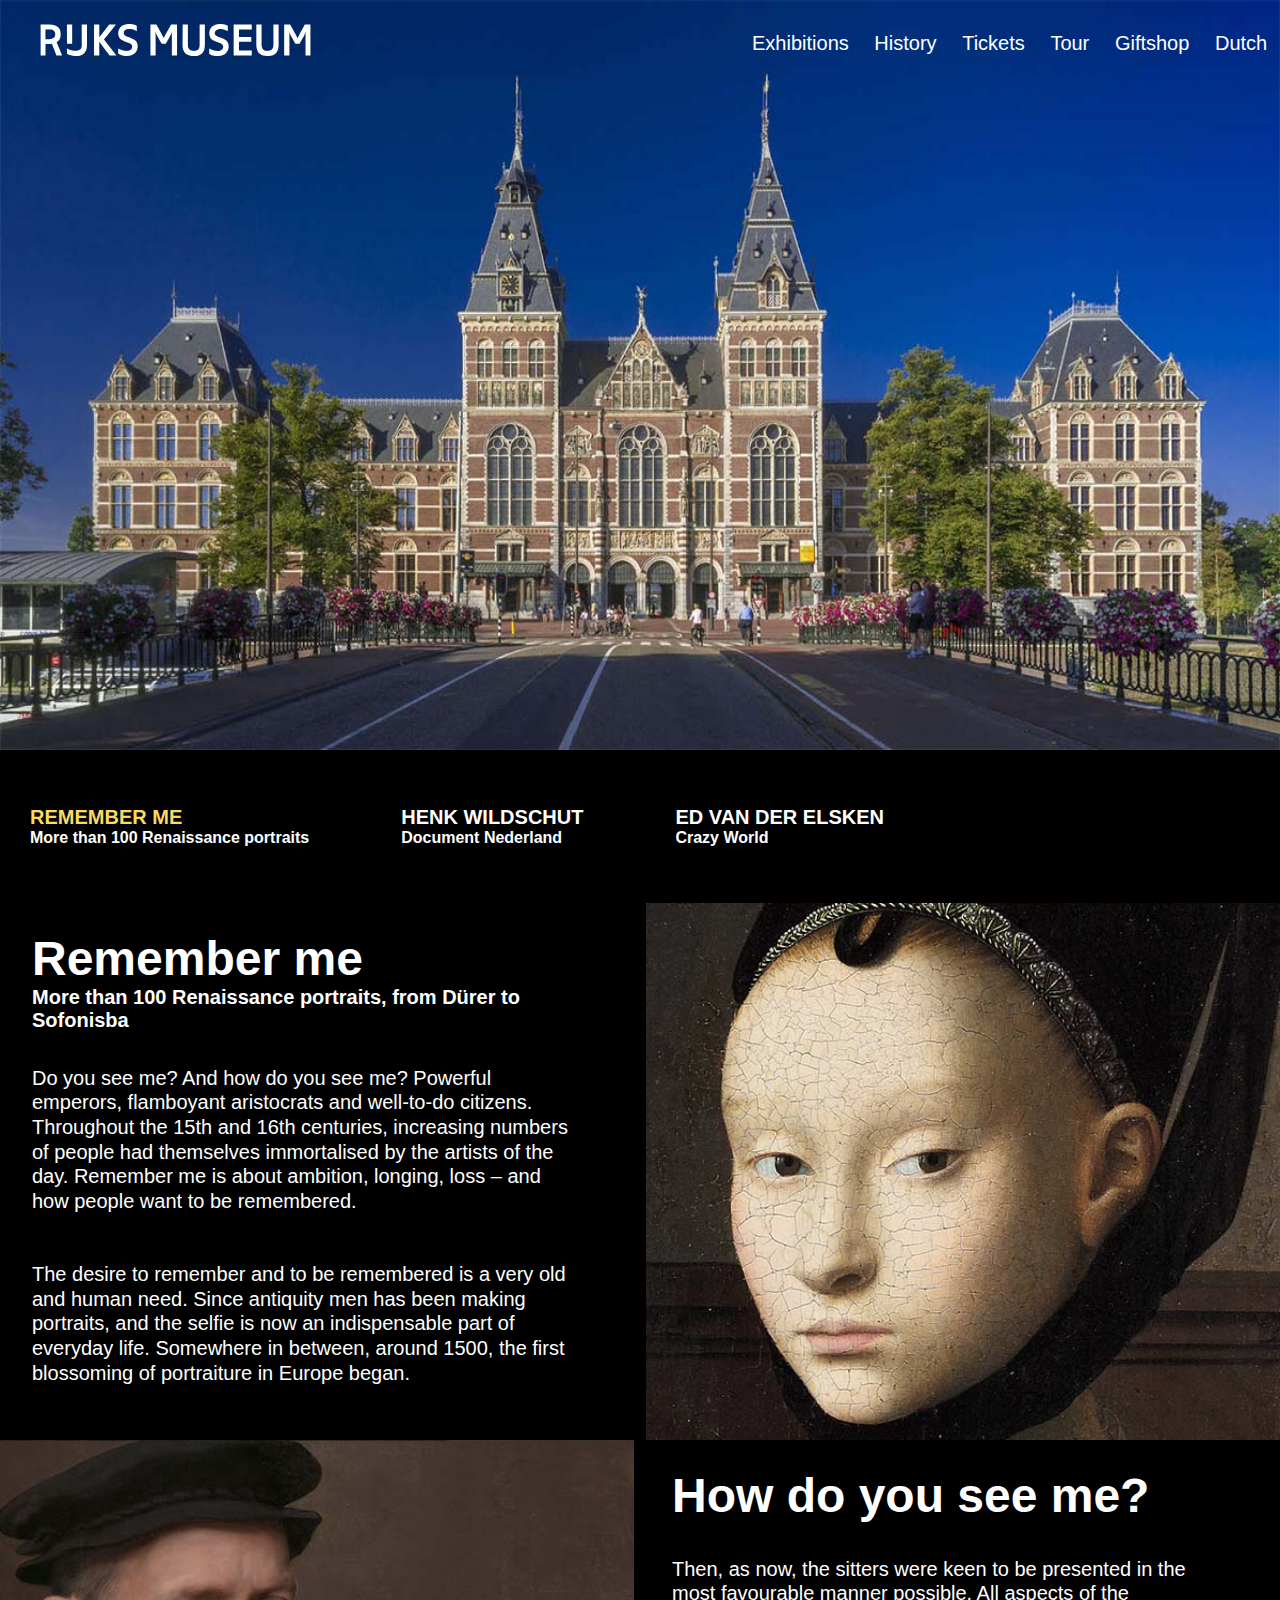
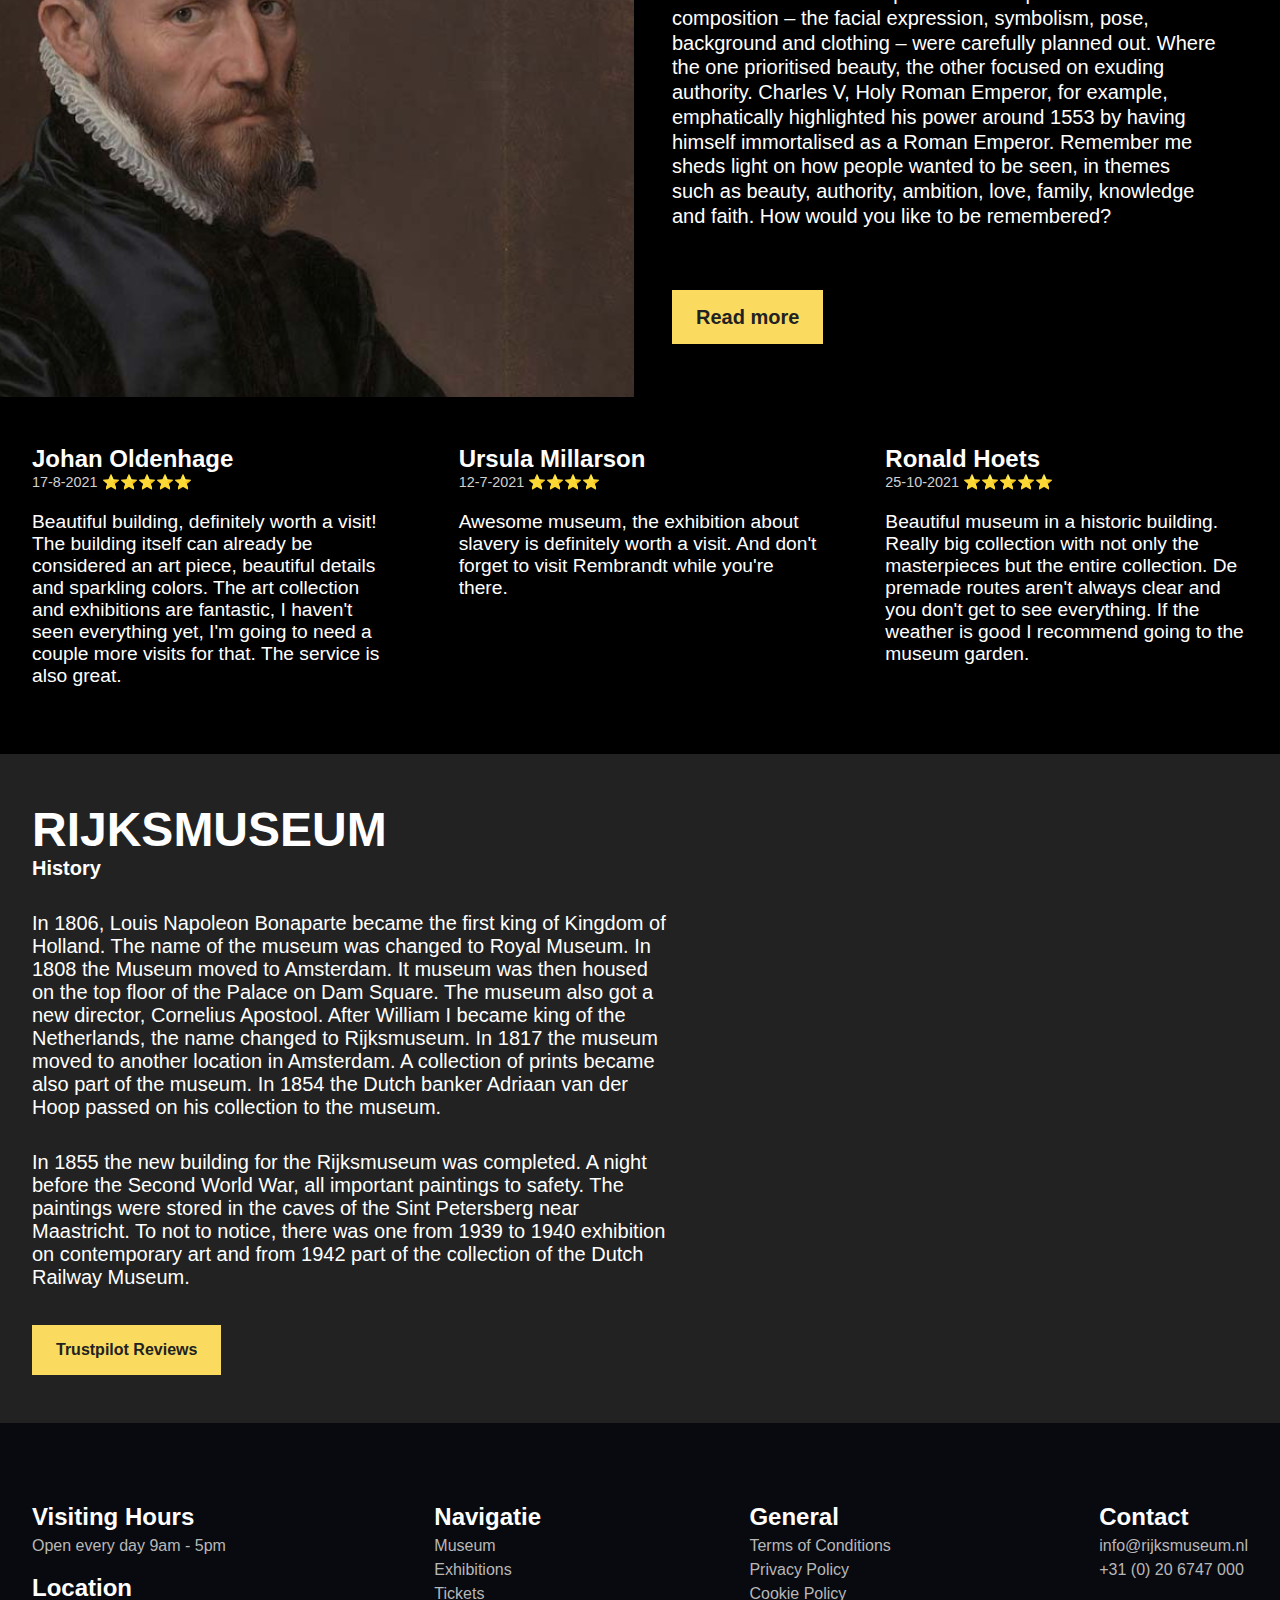
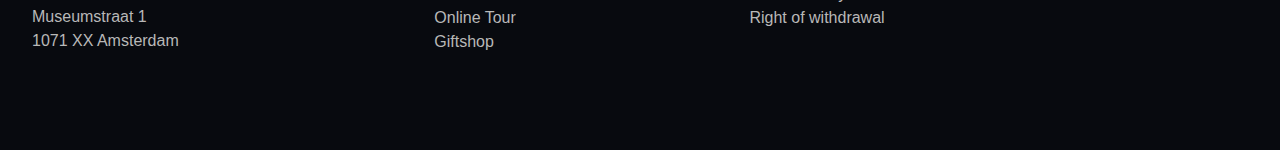
==== src/index.en.html @ 2b9f2dec "add english exhibitions" ====
<!DOCTYPE html>
<html lang="en">
  <head>
    <meta charset="UTF-8" />
    <meta http-equiv="X-UA-Compatible" content="IE=edge" />
    <meta name="viewport" content="width=device-width, initial-scale=1.0" />
    <title>Rijksmuseum</title>
    <link rel="stylesheet" href="assets/css/global.css" />
    <link rel="stylesheet" href="assets/css/nav.css" />
    <link rel="stylesheet" href="assets/css/exhibition.css" />
    <link rel="stylesheet" href="assets/css/reviews.css" />
    <link rel="stylesheet" href="assets/css/museum.css" />
    <link rel="stylesheet" href="assets/css/footer.css" />
  </head>
  <body>
    <!-- NAVIGATION -->
    <header class="navwrap">
      <img src="assets/img/rijksmuseum.jpg" id="slideimage" alt="" />
      <div class="foreground">
        <nav class="container">
          <img class="logo" src="assets/img/rijksmuseum.svg" alt="" />
          <div class="links">
            <a href="#exhibitions">Exhibitions</a>
            <a href="#museum">History</a>
            <a href="https://www.rijksmuseum.nl/nl/tickets/artikelen"
              >Tickets</a
            >
            <a href="tour.html">Tour</a>
            <a
              href="https://www.rijksmuseumshop.nl/nl?gclid=CjwKCAiAh_GNBhAHEiwAjOh3ZB8YtS3HkVPwc-n-gvLvijkFyBm9jdbxEMEt7diDaoR5HkRwWByWpxoCfuIQAvD_BwE"
              >Giftshop</a
            >
            <a href="index.html">Dutch</a>
          </div>
        </nav>
      </div>
    </header>
    <!-- END NAVIGATION -->
    <main>
      <section class="exhibition" id="exhibitions">
        <nav class="container">
          <a
            class="item active"
            id="exhibitionOneLink"
            onClick="showExhib(0)"
            href="#exhibitions"
          >
            <div class="title">Remember me</div>
            <div class="subtitle">More than 100 Renaissance portraits</div>
          </a>
          <a
            class="item"
            id="exhibitionTwoLink"
            onClick="showExhib(1)"
            href="#exhibitions"
          >
            <div class="title">Henk Wildschut</div>
            <div class="subtitle">Document Nederland</div>
          </a>
          <a
            class="item"
            id="exhibitionThreeLink"
            onClick="showExhib(2)"
            href="#exhibitions"
          >
            <div class="title">Ed van der Elsken</div>
            <div class="subtitle">Crazy World</div>
          </a>
        </nav>
        <!-- Exhibition 1 -->
        <div id="exhibitionOne" class="">
          <div class="row">
            <div class="half content">
              <div class="title">Remember me</div>
              <div class="subtitle">
                More than 100 Renaissance portraits, from Dürer to Sofonisba
              </div>
              <p>
                Do you see me? And how do you see me? Powerful emperors,
                flamboyant aristocrats and well-to-do citizens. Throughout the
                15th and 16th centuries, increasing numbers of people had
                themselves immortalised by the artists of the day. Remember me
                is about ambition, longing, loss – and how people want to be
                remembered.
              </p>

              <p>
                The desire to remember and to be remembered is a very old and
                human need. Since antiquity men has been making portraits, and
                the selfie is now an indispensable part of everyday life.
                Somewhere in between, around 1500, the first blossoming of
                portraiture in Europe began.
              </p>
            </div>
            <div
              class="half image"
              style="
                margin-left: 0.5vw;
                background-image: url(assets/img/65b66683-1534-45d7-8f99-de3699cdeed7.jpg);
              "
            ></div>
          </div>
          <div class="row alt">
            <div
              class="half image"
              style="
                margin-right: 0.5vw;
                background-image: url(assets/img/1ffdf8d8-c4c2-4e7b-9602-b2d576e57777.jpg);
              "
            ></div>
            <div class="half content">
              <div class="title">How do you see me?</div>
              <!-- <div class="subtitle">t/m 10 april 2022</div> -->
              <p>
                Then, as now, the sitters were keen to be presented in the most
                favourable manner possible. All aspects of the composition – the
                facial expression, symbolism, pose, background and clothing –
                were carefully planned out. Where the one prioritised beauty,
                the other focused on exuding authority. Charles V, Holy Roman
                Emperor, for example, emphatically highlighted his power around
                1553 by having himself immortalised as a Roman Emperor. Remember
                me sheds light on how people wanted to be seen, in themes such
                as beauty, authority, ambition, love, family, knowledge and
                faith. How would you like to be remembered?
              </p>

              <div class="buttons">
                <a
                  href="https://www.rijksmuseum.nl/en/whats-on/exhibitions/past/remember-me"
                  class="action"
                >
                  Read more
                </a>
              </div>
            </div>
          </div>
        </div>
        <!-- Exhibition 2 -->
        <div id="exhibitionTwo" class="hidden">
          <div class="row">
            <div class="half content">
              <div class="title">Henk Wildschut</div>
              <div class="subtitle">Document Nederland</div>
              <p>
                The coronavirus has had the Netherlands in its grip since March
                2020, and photographer Henk Wildschut has been documenting the
                impact of Covid-19 on life in Dutch society, and the country’s
                approach to coping with the virus.
              </p>
              <div class="subtitle">Distance</div>
              <p>
                Rather than engaging with the distractions of the day, Wildschut
                chooses to keep his distance and use his photography to reveal
                patterns. In this case the notion of distance is central to his
                subject matter, in a very literal sense. It’s also a subject
                associated with numbers, large numbers – of facemasks and other
                items of protective gear. Here, just as for Our Daily Bread, his
                previous Document Nederland commission in 2013, Wildschut’s
                lucid, ‘clinical’ eye captures compelling images that testify to
                the emptiness, distance, silence and scope.
              </p>
            </div>
            <div
              class="half image"
              style="
                margin-left: 0.5vw;
                background-image: url(assets/img/henk_wildeschut_1.jpg);
              "
            ></div>
          </div>
          <div class="row alt">
            <div
              class="half image"
              style="
                margin-right: 0.5vw;
                background-image: url(assets/img/henk_wildeschut_2.jpg);
              "
            ></div>
            <div class="half content">
              <div class="title">The human face</div>
              <!-- <div class="subtitle">t/m 10 april 2022</div> -->
              <p>
                Wildschut also reveals the human face to this crisis – the face
                behind the seemingly impersonal systems and high-tech equipment.
                These portraits are interspersed among the images of scenes
                outdoors, and indoors at laboratories, the RIVM public health
                body, and press conferences. Together they reflect how the
                government is trying to combat the virus, the consequences in
                our living environment, and the goings on behind the scenes.
              </p>

              <div class="subtitle">Appearance</div>

              <p>
                In his images capturing distances and enclosed and outdoor
                spaces, Henk Wildschut reveals a country whose appearance has
                been temporarily altered. But the photographer does not pass
                judgement. He keeps his distance, to be able to show the volume
                of the crowds of demonstrators; the volume of the supplies of
                protective equipment – providing us with a clear vision of the
                extent of all the measures taken, and of all the protests
                against them.
              </p>

              <div class="buttons">
                <a
                  href="https://www.rijksmuseum.nl/en/whats-on/exhibitions/past/henk-wildschut"
                  class="action"
                >
                  Read more
                </a>
              </div>
            </div>
          </div>
        </div>
        <!-- Exhibition 3 -->
        <div id="exhibitionThree" class="hidden">
          <div class="row">
            <div class="half content">
              <div class="title">Ed van der Elsken</div>
              <div class="subtitle">Crazy World</div>
              <p>
                A glimpse into the working methods of one of the best-known
                photographers in The Netherlands. You can hardly get any closer
                to the artist.
              </p>
            </div>
            <div
              class="half image"
              style="
                margin-left: 0.5vw;
                background-image: url(assets/img/crazy_world_2.jpg);
              "
            ></div>
          </div>
          <div class="row alt">
            <div
              class="half image"
              style="
                margin-right: 0.5vw;
                background-image: url(assets/img/crazy_world_1.jpg);
              "
            ></div>
            <div class="half content">
              <div class="title">About</div>
              <!-- <div class="subtitle">t/m 10 april 2022</div> -->
              <p>
                The Rijksmuseum and Nederlands Fotomuseum’s joint acquisition of
                Ed van der Elskens’ artistic estate at the end of 2019 has
                provided the ideal opportunity to shed light on the working
                practice of one of the Netherlands’ most famous photographers.
                The display of more than 100 objects – including prints, photo
                book designs and contact sheets – reveals Van der Elsken’s hand
                in his photographs, printing and experimentation. This
                exhibition has come about through a partnership with Nederlands
                Fotomuseum in Rotterdam and is made possible with the support of
                Fonds21. The collection was for a large part donated by Anneke
                Hilhorst, and partly purchased with the support of the Mondriaan
                Fund, the Rembrandt Association (thanks in part to its dedicated
                Photography and Video Fund and Dura Kunstfonds), BankGiro
                Lottery participants, the Paul Huf Fund/Rijksmuseum Fund and the
                Marque Joosten & Eduard Planting Fund/Rijksmuseum Fund.
              </p>

              <div class="buttons">
                <a
                  href="https://www.rijksmuseum.nl/en/whats-on/exhibitions/past/ed-van-der-elsken"
                  class="action"
                >
                  Learn more
                </a>
              </div>
            </div>
          </div>
        </div>
      </section>

      <section class="reviews">
        <div class="container reviews__wrapper">
          <div class="reviews__review">
            <div class="reviews__review-author">Johan Oldenhage</div>
            <div class="reviews__review-info">
              <span class="reviews__review-date">17-8-2021 ⭐⭐⭐⭐⭐</span>
              <!-- <span class="reviews__review-rating">4/5</span> -->
            </div>
            <p class="review__review-body">
              Beautiful building, definitely worth a visit! The building itself
              can already be considered an art piece, beautiful details and
              sparkling colors. The art collection and exhibitions are
              fantastic, I haven't seen everything yet, I'm going to need a
              couple more visits for that. The service is also great.
            </p>
          </div>
          <div class="reviews__review">
            <div class="reviews__review-author">Ursula Millarson</div>
            <div class="reviews__review-info">
              <span class="reviews__review-date">12-7-2021 ⭐⭐⭐⭐</span>
              <!-- <span class="reviews__review-rating">4/5</span> -->
            </div>
            <p class="review__review-body">
              Awesome museum, the exhibition about slavery is definitely worth a
              visit. And don't forget to visit Rembrandt while you're there.
            </p>
          </div>
          <div class="reviews__review">
            <div class="reviews__review-author">Ronald Hoets</div>
            <div class="reviews__review-info">
              <span class="reviews__review-date">25-10-2021 ⭐⭐⭐⭐⭐</span>
              <!-- <span class="reviews__review-rating">4/5</span> -->
            </div>
            <p class="review__review-body">
              Beautiful museum in a historic building. Really big collection
              with not only the masterpieces but the entire collection. De
              premade routes aren't always clear and you don't get to see
              everything. If the weather is good I recommend going to the museum
              garden.
            </p>
          </div>
        </div>
      </section>
      <section class="museum_wrap" id="museum">
        <div class="museum container">
          <div class="museum__title">Rijksmuseum</div>
          <div class="museum__subtitle">History</div>

          <p>
            In 1806, Louis Napoleon Bonaparte became the first king of Kingdom
            of Holland. The name of the museum was changed to Royal Museum. In
            1808 the Museum moved to Amsterdam. It museum was then housed on the
            top floor of the Palace on Dam Square. The museum also got a new
            director, Cornelius Apostool. After William I became king of the
            Netherlands, the name changed to Rijksmuseum. In 1817 the museum
            moved to another location in Amsterdam. A collection of prints
            became also part of the museum. In 1854 the Dutch banker Adriaan van
            der Hoop passed on his collection to the museum.
          </p>

          <p>
            In 1855 the new building for the Rijksmuseum was completed. A night
            before the Second World War, all important paintings to safety. The
            paintings were stored in the caves of the Sint Petersberg near
            Maastricht. To not to notice, there was one from 1939 to 1940
            exhibition on contemporary art and from 1942 part of the collection
            of the Dutch Railway Museum.
          </p>

          <a
            href="https://nl.trustpilot.com/review/www.rijksmuseum.nl"
            class="button reviewbutton"
            >Trustpilot Reviews</a
          >
        </div>
      </section>
    </main>
    <footer>
      <div class="container">
        <div class="footer__section">
          <div>Visiting Hours</div>
          <ul>
            <li>Open every day 9am - 5pm</li>
          </ul>
          <div>Location</div>
          <ul>
            <li>Museumstraat 1</li>
            <li>1071 XX Amsterdam</li>
          </ul>
        </div>
        <div class="footer__section">
          <div>Navigatie</div>
          <ul>
            <li><a href="#">Museum</a></li>
            <li><a href="#exhibitions">Exhibitions</a></li>
            <li>
              <a href="https://www.rijksmuseum.nl/nl/tickets/artikelen"
                >Tickets</a
              >
            </li>
            <li><a href="tour.html">Online Tour</a></li>
            <li>
              <a
                href="https://www.rijksmuseumshop.nl/nl?gclid=CjwKCAiAh_GNBhAHEiwAjOh3ZB8YtS3HkVPwc-n-gvLvijkFyBm9jdbxEMEt7diDaoR5HkRwWByWpxoCfuIQAvD_BwE"
                >Giftshop</a
              >
            </li>
          </ul>
        </div>
        <div class="footer__section">
          <div>General</div>
          <ul>
            <li>
              <a href="https://www.rijksmuseum.nl/nl/footer/voorwaarden"
                >Terms of Conditions</a
              >
            </li>
            <li>
              <a href="https://www.rijksmuseum.nl/nl/footer/privacybeleid"
                >Privacy Policy</a
              >
            </li>
            <li>
              <a href="https://www.rijksmuseum.nl/nl/footer/cookiebeleid"
                >Cookie Policy</a
              >
            </li>
            <li>
              <a href="https://www.rijksmuseum.nl/nl/footer/voorwaarden"
                >Right of withdrawal</a
              >
            </li>
          </ul>
        </div>
        <div class="footer__section">
          <div>Contact</div>
          <ul>
            <li>
              <a href="mailto:info@rijksmuseum.nl">info@rijksmuseum.nl</a>
            </li>
            <li><a href="tel:+310206747000">+31 (0) 20 6747 000</a></li>
          </ul>
        </div>
      </div>
    </footer>
    <script src="assets/js/index.js"></script>
  </body>
</html>
---- src/assets/css/global.css ----
html,body {
    margin: 0;
    padding: 0;

    font-family: Arial, Helvetica, sans-serif;
}
:root {
    --container-width: 1280px;
    --yellow: #FADB5F;
    --yellow-dark: #e0c557;
    --offblack: #222222;
}

.container {
    max-width: var(--container-width);
    margin: 0 auto;
}
---- src/assets/css/nav.css ----
.navwrap {
  /* position: relative; */
  display: grid;
  grid-template-columns: 1fr;
}

.navwrap img {
  width: 100%;
  pointer-events: none;
  grid-row-start: 1;
  grid-column-start: 1;
  height: calc(100vh - 9.4rem);
}

.navwrap .foreground {
  grid-row-start: 1;
  grid-column-start: 1;
}

.navwrap nav {
  display: flex;
  flex-direction: row;
  justify-content: space-between;

  margin-top: 1.5rem;
}

.navwrap nav .logo {
  height: 2rem;
  color: white;
  width: auto;
  margin-left: 2.5rem;
}

.navwrap nav .links {
  display: flex;
  font-size: 1.25rem;
}

.navwrap nav .links a {
  color: white;
  text-decoration: none;
  padding: 0.5rem 0.8rem;
}

.navwrap nav .links a:hover {
  color: var(--yellow);
}

@media screen and (max-width: 680px) {
  .navwrap nav .links {
    margin-top: 2rem;
    flex-direction: column;
  }
  .navwrap .foreground .container {
    display: flex;
    flex-direction: column;
  }
}
---- src/assets/css/exhibition.css ----
.exhibition {
  background: black;
}

.exhibition nav {
  display: flex;
}

.exhibition nav .item {
  color: white;
  padding: 3.5rem 1.875rem;
  margin-right: 2rem;
  text-decoration: none;
  /* flex: 1 1 0; */
}

/* .exhibition nav .item:first-of-type {
    padding-left: 1.875rem;
}
.exhibition nav .item:last-of-type {
    padding-right: 1.875rem;
} */

.exhibition nav .item:hover .title {
  color: var(--yellow);
}

.exhibition nav .item.active .title {
  color: var(--yellow);
}

.exhibition nav .item .title {
  font-size: 1.25rem;
  text-transform: uppercase;
  font-weight: bold;
}
.exhibition nav .item .subtitle {
  font-size: 1rem;
  font-weight: bold;
}

.exhibition .row {
  display: grid;
  gap: 0;
  grid-template-columns: auto calc(var(--container-width) / 2) 50vw;
}
.exhibition .row.alt {
  grid-template-columns: 50vw calc(var(--container-width) / 2) auto;
}

@media screen and (max-width: 1280px) {
  /* TODO Figure out specificity issue */
  .exhibition .row .content {
    grid-column: 1 !important;
  }
  .exhibition .row.alt .content {
    grid-column: 2 !important;
  }
  .exhibition .row {
    grid-template-columns: 1fr 50vw;
  }
  .exhibition .row.alt {
    grid-template-columns: 50vw 1fr;
  }
}

.hidden {
  display: none !important;
}

@media screen and (max-width: 680px) {
  .exhibition nav {
    flex-direction: column;
  }
  .exhibition nav .item {
    color: white;
    padding: 1.5rem 1.875rem;
  }

  .exhibition .row {
    grid-template-columns: auto;
    grid-template-rows: 1fr 1fr;
  }
  .exhibition .row.alt {
    grid-template-columns: auto;
    grid-template-rows: 1fr 1fr;
  }
  .exhibition .row .content {
    grid-row: 2;
    grid-column: 1 !important;
  }
  .exhibition .row .image {
    grid-row: 1;
    grid-column: 1 !important;
  }
  .exhibition .row.alt .content {
    grid-row: 2;
    grid-column: 1 !important;
  }
  .exhibition .row.alt .image {
    grid-row: 1;
    grid-column: 1 !important;
  }
}

.exhibition .row .content {
  flex: 1 1 0px;
  color: white;
  padding: 1.25rem 2rem;
  padding-right: 4rem;
  grid-column: 2;
}
.exhibition .row.alt .content {
  grid-column: 2;
}

.exhibition .row .image {
  background-size: cover;
  background-position: center;
}
.exhibition .row.alt .image {
  grid-column: 1;
}

.exhibition .row .content .title {
  font-size: 3rem;
  font-weight: bold;
  margin-top: 0.5rem;
}
.exhibition .row .content .subtitle {
  font-size: 1.25rem;
  font-weight: bold;
}
.exhibition .row .content p {
  font-size: 1.25rem;
  line-height: 1.54508497186rem;
  padding: 0.875rem 0;
}

.exhibition .row .content .buttons {
  margin-top: 4rem;
  margin-bottom: 3rem;
  font-size: 1.25rem;
}

.exhibition .row .content .buttons .action:hover {
  background-color: var(--yellow-dark);
}

.exhibition .row .content .buttons .action {
  text-decoration: none;
  padding: 1rem 1.5rem;
  background-color: var(--yellow);
  color: var(--offblack);

  font-weight: bold;
}
.exhibition .row .content .buttons .secondary {
  margin-left: 1rem;
  color: white;
}
.exhibition .row .content .buttons .secondary:hover {
  color: rgb(226, 226, 226);
}
---- src/assets/css/reviews.css ----
.reviews {
  background-color: black;
}

.reviews__wrapper {
  display: flex;
  flex-direction: row;
  padding: 1rem 0;
}

.reviews__review {
  color: white;
  padding: 2rem 2rem;
  flex: 1 1 2rem;
}
.reviews__review-author {
  font-size: 1.5rem;
  font-weight: bold;
}

.reviews__review-date {
  font-size: 0.9rem;
  color: rgb(209, 209, 209);
}

.review__review-body {
  /* padding: 3rem; */
  font-size: 1.2rem;
}

@media screen and (max-width: 680px) {
  .reviews__wrapper {
    flex-direction: column;
  }
}
---- src/assets/css/museum.css ----
.museum_wrap {
  background-color: #222222;
}

.museum_wrap .button {
  margin-top: 1rem;
  display: inline-block;
}

.museum__title {
  text-transform: uppercase;
  font-size: 3rem;
  font-weight: bold;
}

.museum__subtitle {
  font-weight: bold;
  font-size: 1.25rem;
}

.museum {
  color: white;
  padding: 3rem 2rem;
  box-sizing: border-box;
}

.museum p {
  margin-top: 2rem;
  width: clamp(640px, 20rem, 50vw);
  padding: 0 0;
  font-size: 1.25rem;
}

.button:hover {
  background-color: var(--yellow-dark);
}

.button {
  text-decoration: none;
  padding: 1rem 1.5rem;
  background-color: var(--yellow);
  color: var(--offblack);

  font-weight: bold;
}

.ticketbutton {
  display: inline-block;
  margin-top: 1rem;
}

@media screen and (max-width: 680px) {
  .museum p {
    width: 100%;
  }
  .museum__title {
    font-size: 1.5rem;
  }
}
---- src/assets/css/footer.css ----
footer {
  background-color: #080a0f;
  padding: 3rem 0;
  color: white;
}

footer .container {
  display: flex;
  flex-direction: row;
  justify-content: space-between;
}

.footer__section {
  padding: 2rem;
}

.footer__section div {
  font-size: 1.5rem;
  font-weight: bold;
}

.footer__section ul {
  padding: 0;
  list-style: none;
  margin-top: 0.2rem;
}

.footer__section ul li {
  line-height: 1.5rem;
  color: #b8b8b8;
}

.footer__section ul li a {
  color: white;
  text-decoration: none;
  color: #b8b8b8;
}
.footer__section ul li a:hover {
  color: white;
}

@media screen and (max-width: 680px) {
  footer .container {
    flex-direction: column;
  }
}
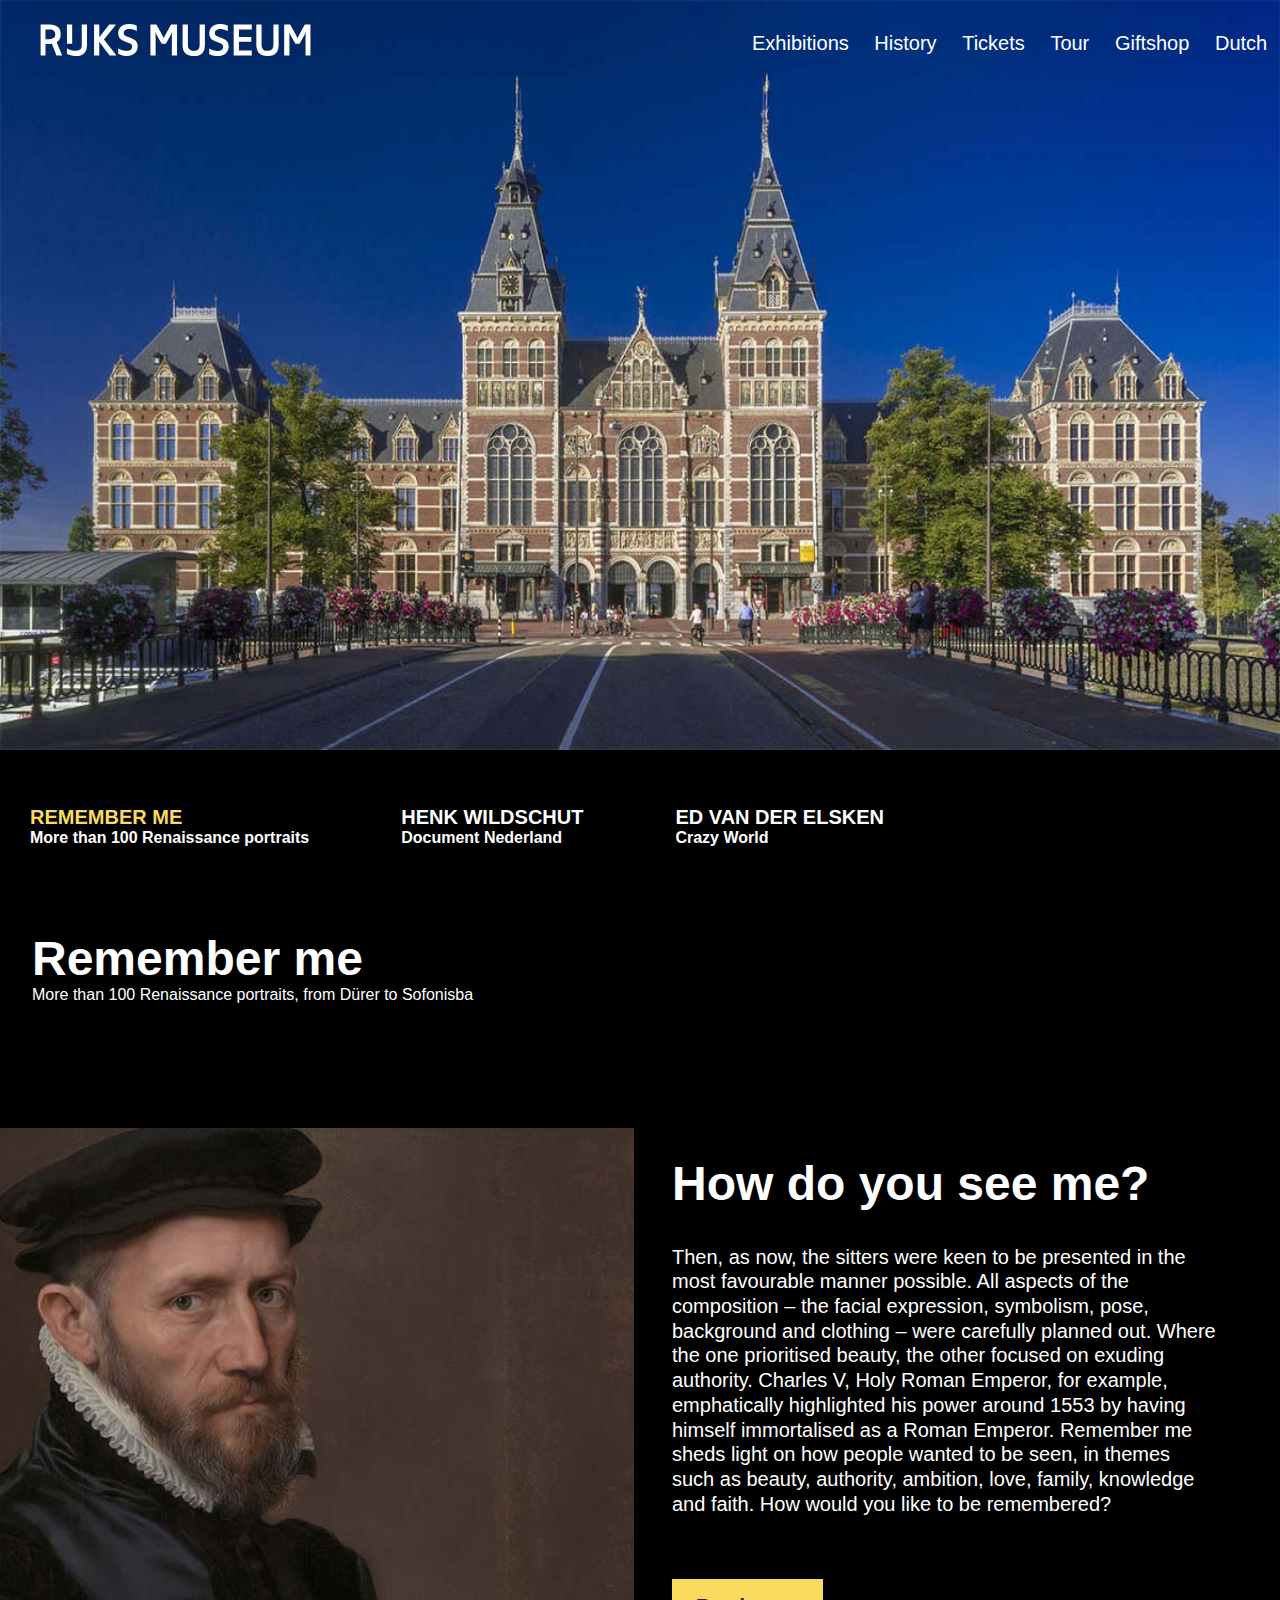
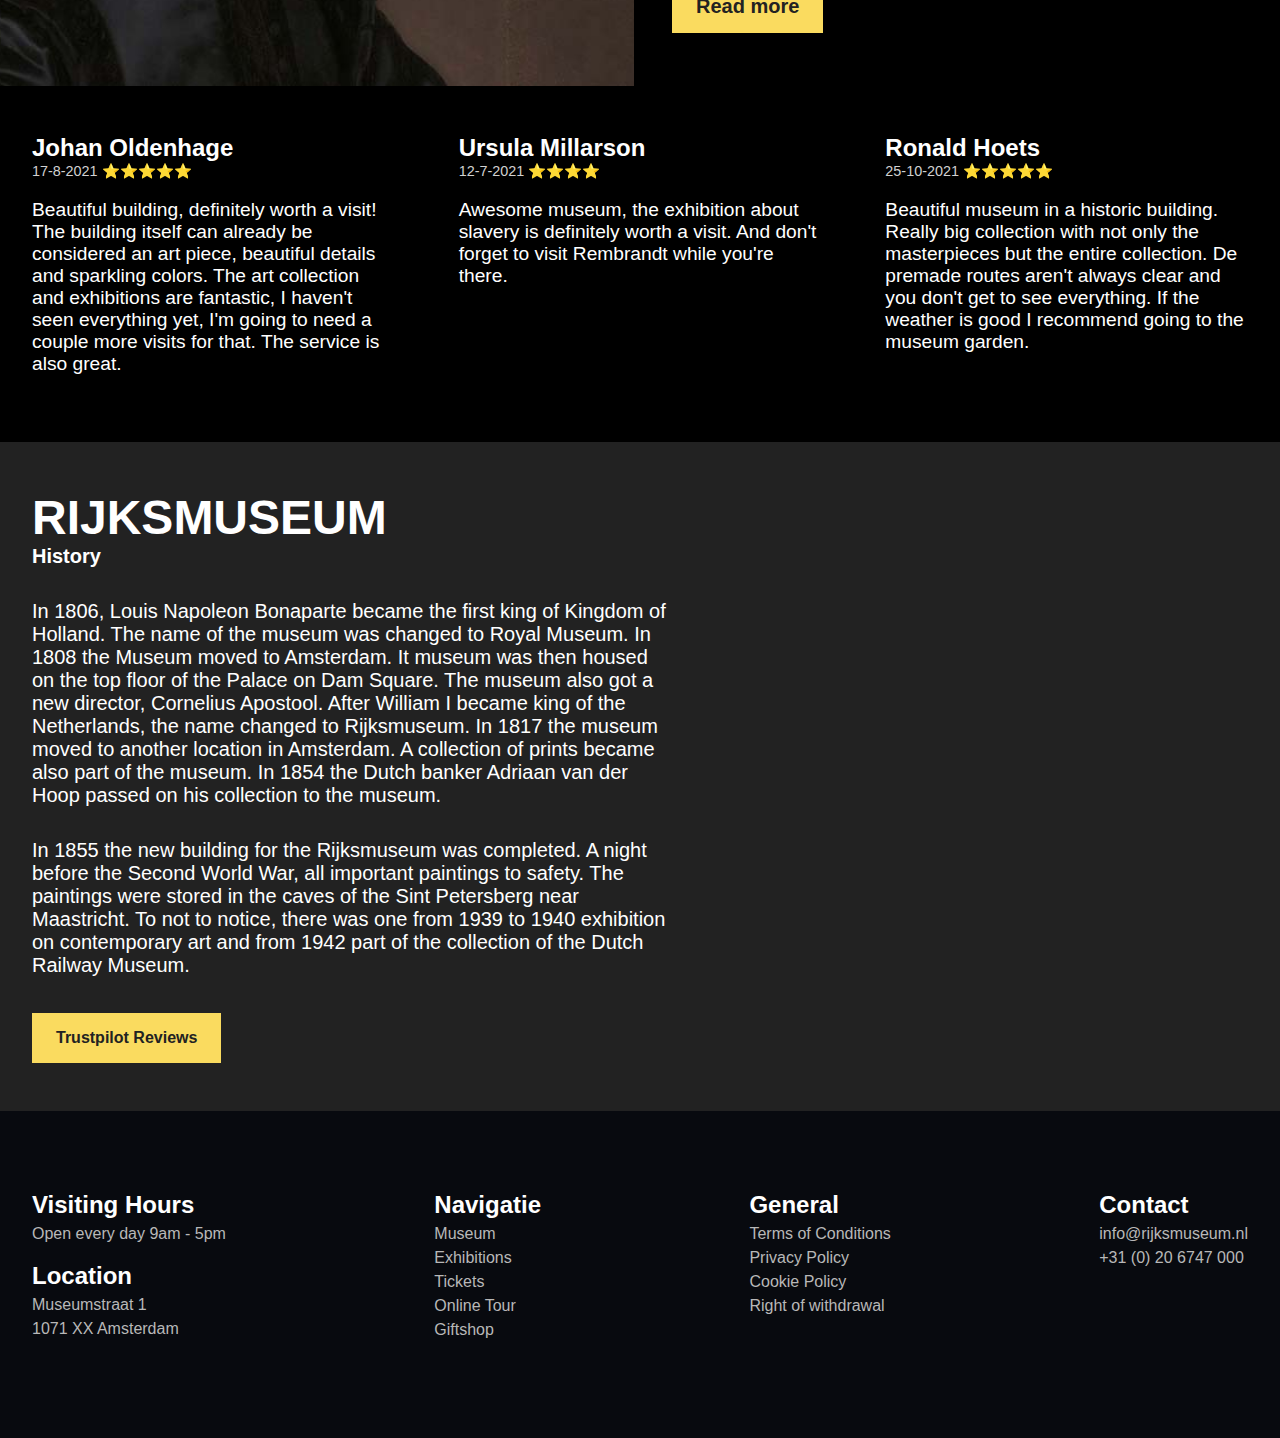
==== commit 633be817: "Lege Subtitels verwijderd." ====
--- a/src/index.en.html
+++ b/src/index.en.html
@@ -72,7 +72,6 @@
           <div class="row">
             <div class="half content">
               <div class="title">Remember me</div>
-              <div class="subtitle">
                 More than 100 Renaissance portraits, from Dürer to Sofonisba
               </div>
               <p>
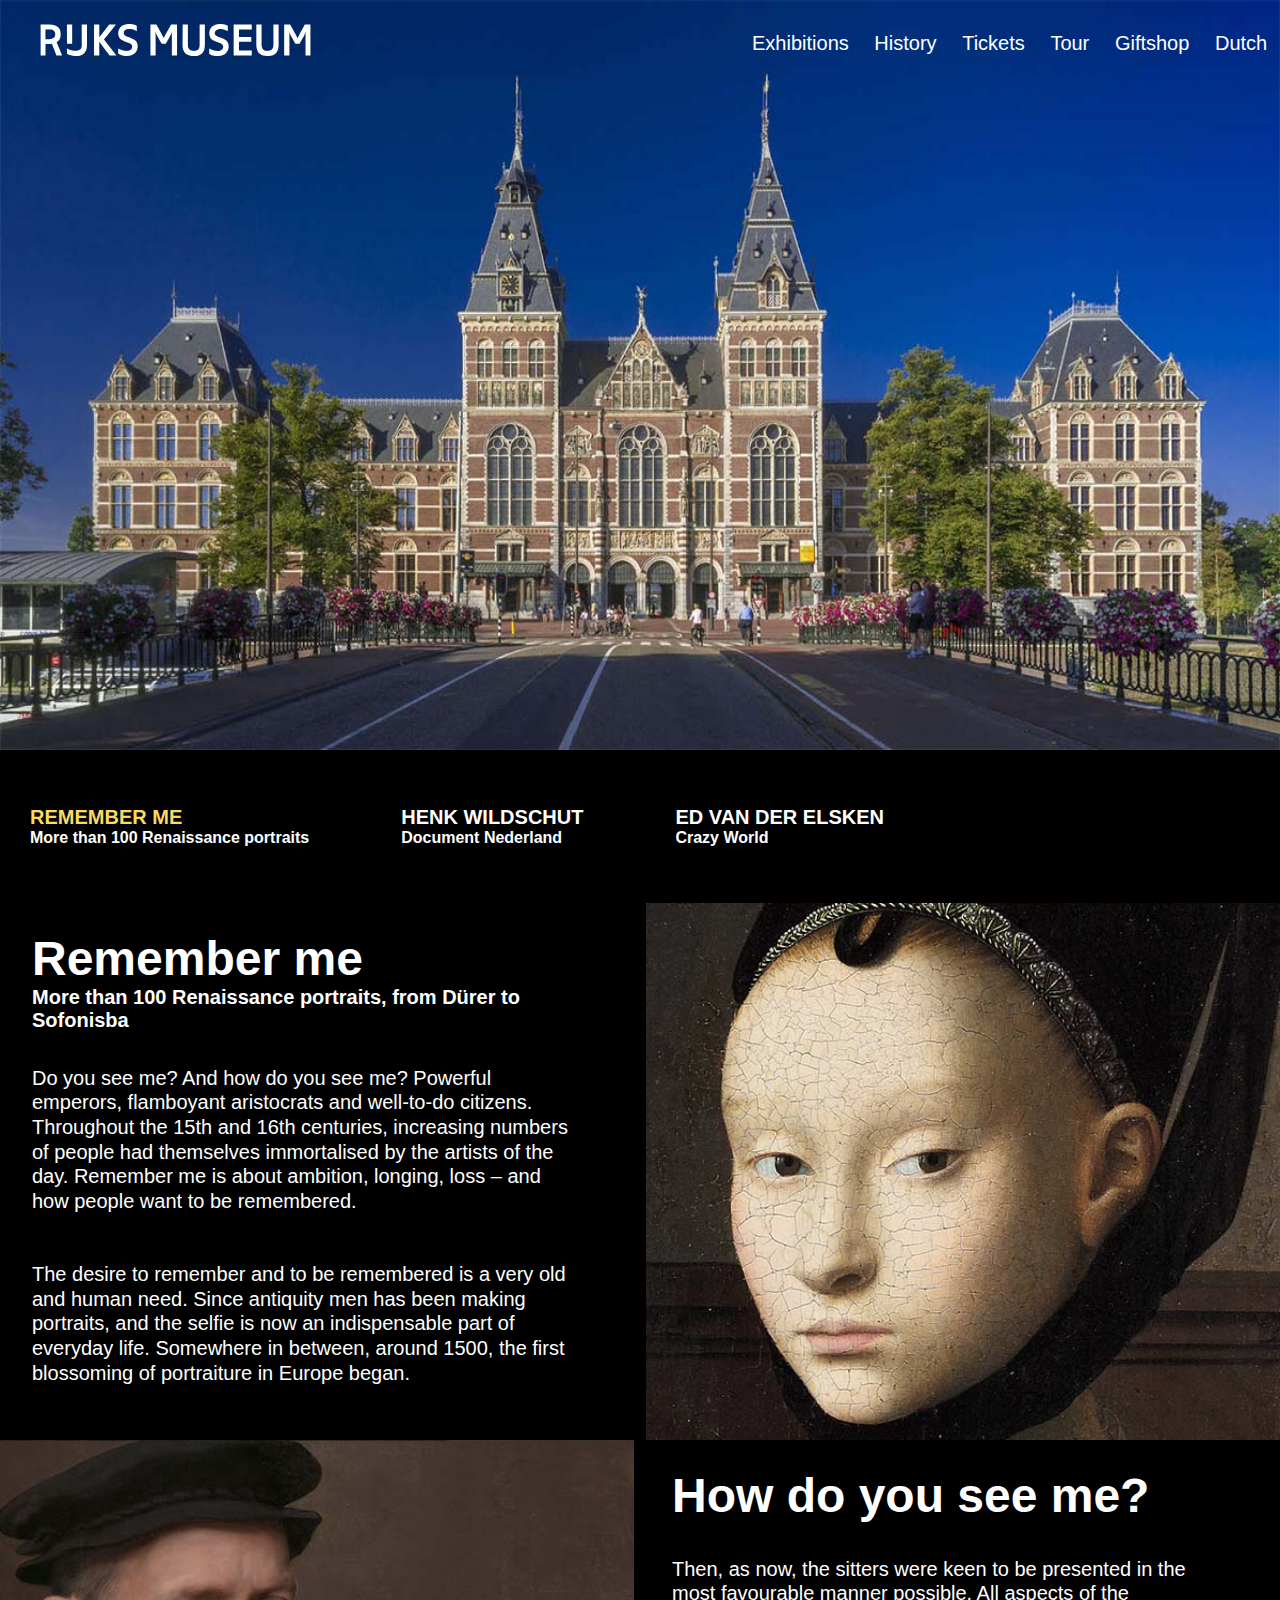
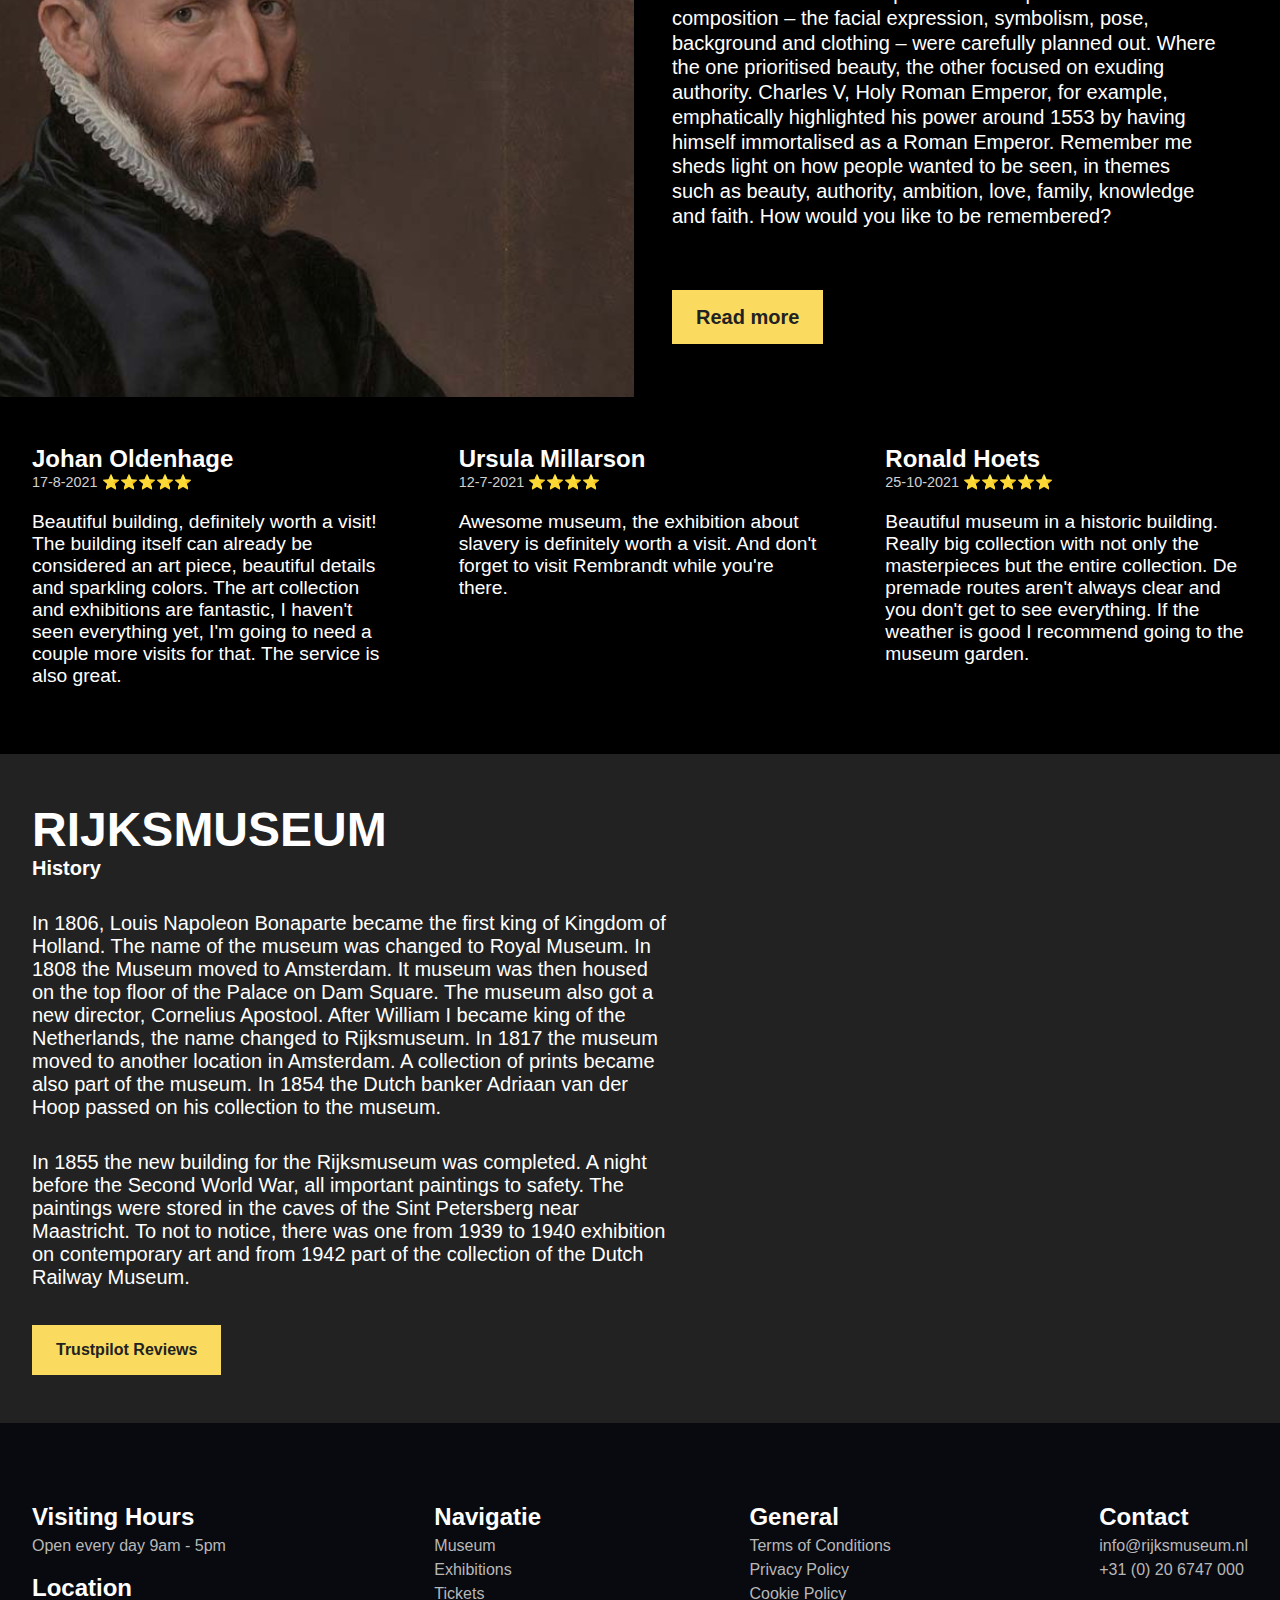
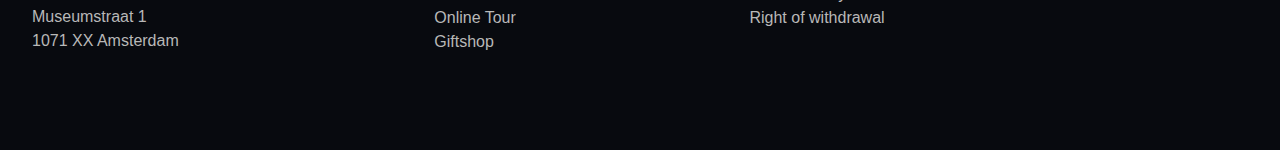
==== commit b30db528: "Subtitle bijgevoegd" ====
--- a/src/index.en.html
+++ b/src/index.en.html
@@ -72,6 +72,7 @@
           <div class="row">
             <div class="half content">
               <div class="title">Remember me</div>
+              <div class="subtitle">
                 More than 100 Renaissance portraits, from Dürer to Sofonisba
               </div>
               <p>
